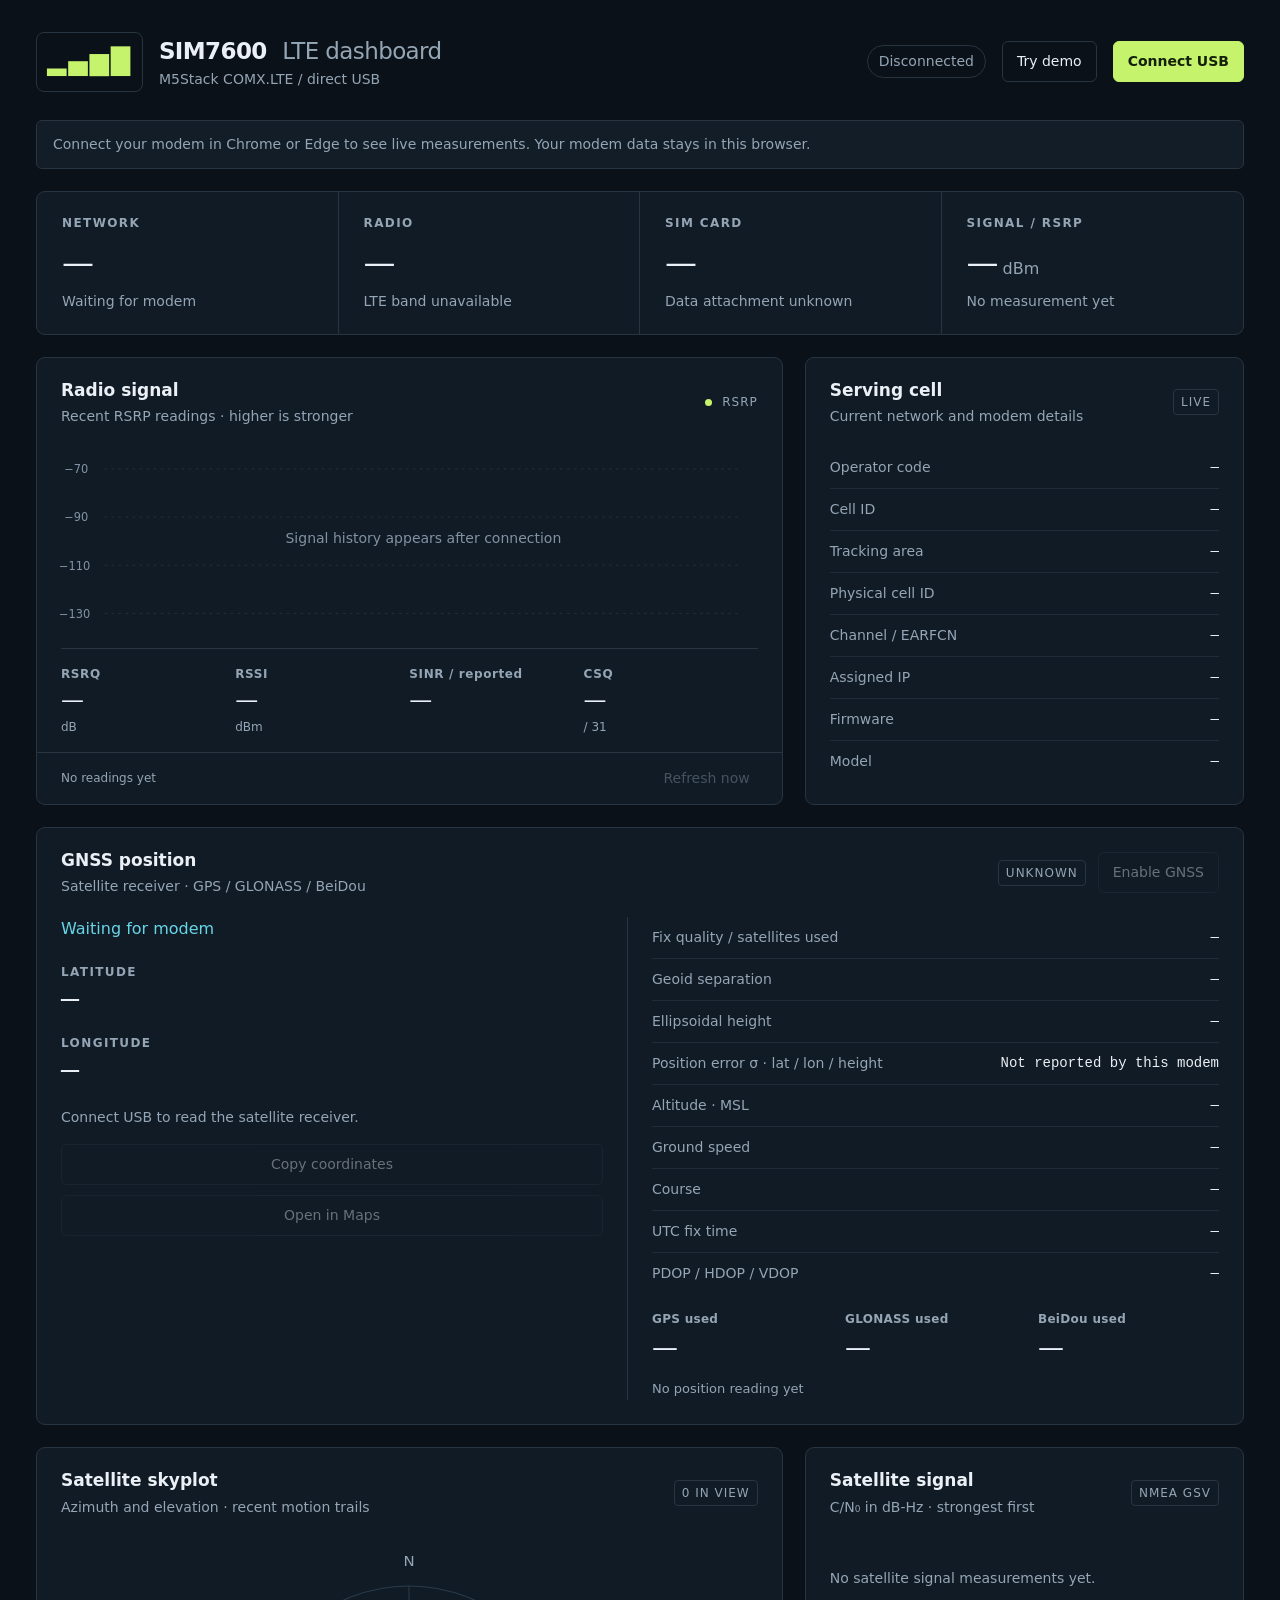
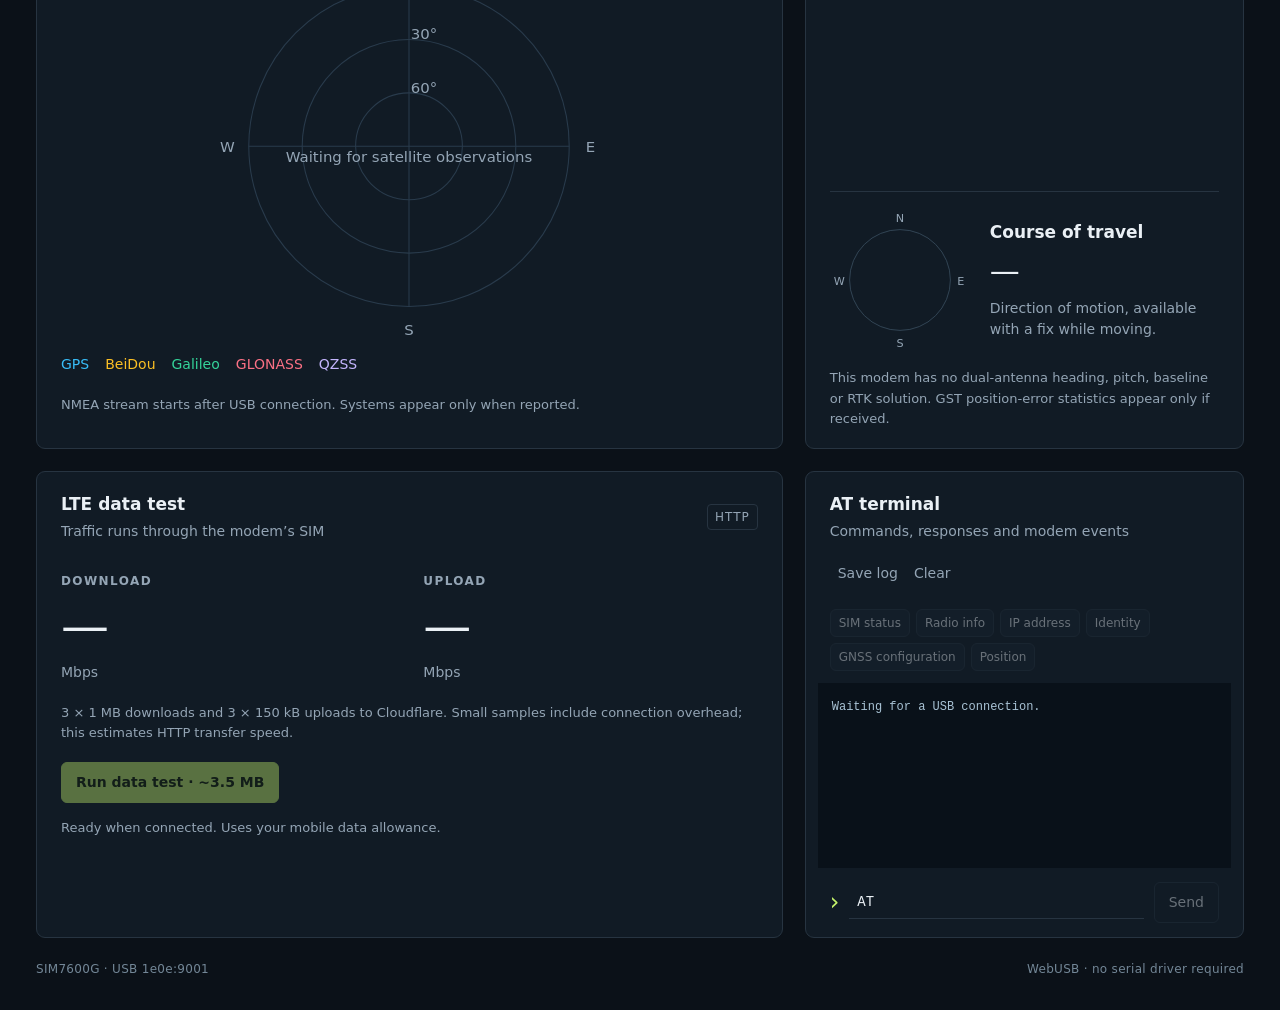
==== src/index.template.html @ 6980972b "SIM7600 WebUSB LTE and GNSS dashboard" ====
<!doctype html>
<!-- Copyright (c) 2026 Piotr Godlewski. Licensed under the MIT License; see LICENSE. --><html lang="en"><head><meta charset="utf-8"><meta name="viewport" content="width=device-width,initial-scale=1"><title>SIM7600 · LTE dashboard</title><meta name="description" content="A local-first WebUSB dashboard for SIM7600 LTE modems. Live radio measurements, network status, AT terminal, modem data tests and GNSS positioning."><link rel="icon" href="data:image/svg+xml,%3Csvg xmlns='http://www.w3.org/2000/svg' viewBox='0 0 32 32'%3E%3Crect width='32' height='32' rx='6' fill='%230b1118'/%3E%3Cpath d='M7 24V19M13 24V14M19 24V9M25 24V4' stroke='%23c5f36b' stroke-width='4'/%3E%3C/svg%3E"><link rel="stylesheet" href="style.css"></head><body>
<div class="shell"><header><div class="brand"><span class="logo" aria-hidden="true">▂▄▆█</span><div><h1>SIM7600 <span>LTE dashboard</span></h1><p>M5Stack COMX.LTE / direct USB</p></div></div><div class="connect"><span id="connection" class="pill">Disconnected</span><button id="demo" class="secondary">Try demo</button><button id="connect" class="primary">Connect USB</button></div></header>
<div id="notice" role="status" class="notice">Connect your modem in Chrome or Edge to see live measurements. Your modem data stays in this browser.</div>
<main><section class="stats" aria-label="Connection overview"><article class="stat"><label>NETWORK</label><strong id="operator">—</strong><span id="registration">Waiting for modem</span></article><article class="stat"><label>RADIO</label><strong id="radio">—</strong><span id="band">LTE band unavailable</span></article><article class="stat"><label>SIM CARD</label><strong id="sim">—</strong><span id="attached">Data attachment unknown</span></article><article class="stat"><label>SIGNAL / RSRP</label><strong><span id="rsrp">—</span><small> dBm</small></strong><span id="signalquality">No measurement yet</span></article></section>
<div class="grid"><section class="panel chartpanel"><div class="sectionhead"><div><h2>Radio signal</h2><p>Recent RSRP readings · higher is stronger</p></div><div class="legend"><i></i> RSRP</div></div><div class="chart"><svg id="chart" viewBox="0 0 800 230" role="img" aria-label="Signal history"><g stroke="#24313e" stroke-dasharray="3 5"><path d="M52 25H780M52 80H780M52 135H780M52 190H780"/></g><g fill="#8192a4" font-size="13"><text x="6" y="30">−70</text><text x="6" y="85">−90</text><text x="0" y="140">−110</text><text x="0" y="195">−130</text></g><path id="area" fill="#c5f36b" opacity=".08"/><path id="line" fill="none" stroke="#c5f36b" stroke-width="2.5"/><text id="chartempty" x="416" y="110" text-anchor="middle" fill="#8192a4" font-size="16">Signal history appears after connection</text></svg></div><div class="radiometrics"><div><label>RSRQ</label><strong id="rsrq">—</strong><span>dB</span></div><div><label>RSSI</label><strong id="rssi">—</strong><span>dBm</span></div><div><label>SINR / reported</label><strong id="sinr">—</strong></div><div><label>CSQ</label><strong id="csq">—</strong><span>/ 31</span></div></div><footer><span id="lastupdate">No readings yet</span><button id="refresh" class="textbtn" disabled>Refresh now</button></footer></section>
<section class="panel"><div class="sectionhead"><div><h2>Serving cell</h2><p>Current network and modem details</p></div><span class="tag">LIVE</span></div><dl class="details"><div><dt>Operator code</dt><dd id="plmn">—</dd></div><div><dt>Cell ID</dt><dd id="cell">—</dd></div><div><dt>Tracking area</dt><dd id="tac">—</dd></div><div><dt>Physical cell ID</dt><dd id="pci">—</dd></div><div><dt>Channel / EARFCN</dt><dd id="earfcn">—</dd></div><div><dt>Assigned IP</dt><dd id="ip">—</dd></div><div><dt>Firmware</dt><dd id="firmware">—</dd></div><div><dt>Model</dt><dd id="model">—</dd></div></dl></section>
<section class="panel gnsspanel"><div class="sectionhead"><div><h2>GNSS position</h2><p>Satellite receiver · GPS / GLONASS / BeiDou</p></div><div class="gnssactions"><span id="gnsspower" class="tag">UNKNOWN</span><button id="gnsstoggle" class="secondary" disabled>Enable GNSS</button></div></div><div class="gnssbody"><div class="position"><span id="gnssfix" class="fixlabel">Waiting for modem</span><div><label>LATITUDE</label><strong id="latitude">—</strong></div><div><label>LONGITUDE</label><strong id="longitude">—</strong></div><p id="gnsshint">Connect USB to read the satellite receiver.</p><div class="positionactions"><button id="copycoords" class="secondary" disabled>Copy coordinates</button><button id="openmap" class="secondary" disabled>Open in Maps</button></div></div><div><dl class="details"><div><dt>Fix quality / satellites used</dt><dd id="fixquality">—</dd></div><div><dt>Geoid separation</dt><dd id="geoid">—</dd></div><div><dt>Ellipsoidal height</dt><dd id="ellipsoid">—</dd></div><div><dt>Position error σ · lat / lon / height</dt><dd id="positionerror">Not reported by this modem</dd></div><div><dt>Altitude · MSL</dt><dd id="altitude">—</dd></div><div><dt>Ground speed</dt><dd id="groundspeed">—</dd></div><div><dt>Course</dt><dd id="course">—</dd></div><div><dt>UTC fix time</dt><dd id="gnssutc">—</dd></div><div><dt>PDOP / HDOP / VDOP</dt><dd id="dops">—</dd></div></dl><div class="satcounts"><div><label>GPS used</label><strong id="gpssats">—</strong></div><div><label>GLONASS used</label><strong id="glosats">—</strong></div><div><label>BeiDou used</label><strong id="bdsats">—</strong></div></div><p id="gnssupdated" class="fine">No position reading yet</p></div></div></section>
<section class="panel sky-panel"><div class="sectionhead"><div><h2>Satellite skyplot</h2><p>Azimuth and elevation · recent motion trails</p></div><span id="inview" class="tag">0 IN VIEW</span></div><div class="skywrap"><svg id="skyplot" viewBox="0 0 440 390" role="img" aria-label="Satellite skyplot with north at the top"><g fill="none" stroke="#293b4c"><circle cx="220" cy="195" r="150"/><circle cx="220" cy="195" r="100"/><circle cx="220" cy="195" r="50"/><path d="M70 195H370M220 45V345"/></g><g fill="#94a5b5" font-size="14" text-anchor="middle"><text x="220" y="26">N</text><text x="390" y="200">E</text><text x="220" y="372">S</text><text x="50" y="200">W</text><text x="234" y="145">60°</text><text x="234" y="95">30°</text></g><g id="satellites"></g><text id="skyempty" x="220" y="210" text-anchor="middle" fill="#94a5b5" font-size="14">Waiting for satellite observations</text></svg></div><div class="constellations"><span style="color:#38bdf8">GPS</span><span style="color:#fbbf24">BeiDou</span><span style="color:#34d399">Galileo</span><span style="color:#fb7185">GLONASS</span><span style="color:#c4b5fd">QZSS</span></div><p id="nmeastatus" class="fine">NMEA stream starts after USB connection. Systems appear only when reported.</p></section>
<section class="panel spectrum-panel"><div class="sectionhead"><div><h2>Satellite signal</h2><p>C/N₀ in dB-Hz · strongest first</p></div><span class="tag">NMEA GSV</span></div><div id="spectrum" class="spectrum"><p>No satellite signal measurements yet.</p></div><div class="coursebox"><svg viewBox="0 0 150 150" role="img" aria-label="Course of travel compass"><circle cx="75" cy="75" r="54" fill="none" stroke="#344858"/><g fill="#94a5b5" font-size="12" text-anchor="middle"><text x="75" y="13">N</text><text x="140" y="80">E</text><text x="75" y="147">S</text><text x="10" y="80">W</text></g><path id="courseneedle" d="M75 31L69 83L75 77L81 83Z" fill="#c5f36b" visibility="hidden"/></svg><div><h2>Course of travel</h2><strong id="coursevalue">—</strong><p>Direction of motion, available with a fix while moving.</p></div></div><p class="fine">This modem has no dual-antenna heading, pitch, baseline or RTK solution. GST position-error statistics appear only if received.</p></section>
<section class="panel speedpanel"><div class="sectionhead"><div><h2>LTE data test</h2><p>Traffic runs through the modem’s SIM</p></div><span class="tag">HTTP</span></div><div class="speedvalues"><div><label>DOWNLOAD</label><strong id="download">—</strong><span>Mbps</span></div><div><label>UPLOAD</label><strong id="upload">—</strong><span>Mbps</span></div></div><p class="fine">3 × 1 MB downloads and 3 × 150 kB uploads to Cloudflare. Small samples include connection overhead; this estimates HTTP transfer speed.</p><button id="speedtest" class="primary" disabled>Run data test · ~3.5 MB</button><p id="speedstatus" role="status" class="fine">Ready when connected. Uses your mobile data allowance.</p></section>
<section class="panel terminalpanel"><div class="sectionhead"><div><h2>AT terminal</h2><p>Commands, responses and modem events</p></div><div><button id="save" class="textbtn">Save log</button><button id="clear" class="textbtn">Clear</button></div></div><div class="quick"><button data-command="AT+CPIN?" disabled>SIM status</button><button data-command="AT+CPSI?" disabled>Radio info</button><button data-command="AT+CGPADDR" disabled>IP address</button><button data-command="ATI" disabled>Identity</button><button data-command="AT+CGNSSMODE?" disabled>GNSS configuration</button><button data-command="AT+CGNSSINFO" disabled>Position</button></div><pre id="terminal" tabindex="0" aria-label="Modem command log">Waiting for a USB connection.</pre><form id="commandform"><label class="sr" for="command">AT command</label><span aria-hidden="true">›</span><input id="command" placeholder="Enter an AT command…" value="AT" autocomplete="off" spellcheck="false" disabled><button id="send" class="secondary" disabled>Send</button></form></section></div></main><div class="bottom"><span>SIM7600G · USB 1e0e:9001</span><span>WebUSB · no serial driver required</span></div></div><script type="module" src="app.js"></script></body></html>
---- src/style.css ----
/* Copyright (c) 2026 Piotr Godlewski. SPDX-License-Identifier: MIT */
:root{color-scheme:dark;--bg:#0b1118;--panel:#111b25;--border:#273441;--text:#eaf0f5;--muted:#94a5b5;--lime:#c5f36b;--cyan:#67d5e8}*{box-sizing:border-box}body{margin:0;background:var(--bg);color:var(--text);font:16px/1.5 system-ui,-apple-system,sans-serif}.shell{max-width:1420px;margin:auto;padding:32px 36px}header,.brand,.connect,.sectionhead,footer,.bottom{display:flex;align-items:center;justify-content:space-between;gap:16px}.brand{justify-content:flex-start}.logo{color:var(--lime);font-size:25px;letter-spacing:2px;border:1px solid var(--border);padding:10px;border-radius:8px}h1{font-size:23px;margin:0;letter-spacing:-.6px}h1 span{font-weight:400;color:var(--muted);margin-left:8px}p{margin:0;color:var(--muted);font-size:14px}button,input{font:inherit}button{border:1px solid var(--border);border-radius:6px;padding:9px 14px;cursor:pointer;color:var(--text);background:#182430;white-space:nowrap;font-size:14px}button:hover{filter:brightness(1.14)}button:disabled{opacity:.4;cursor:not-allowed}button.primary{color:#142008;background:var(--lime);border-color:var(--lime);font-weight:650}button.secondary{background:transparent}button.textbtn{border:0;background:none;padding:5px 8px;color:var(--muted)}:focus-visible{outline:2px solid var(--cyan);outline-offset:3px}.pill{font-size:14px;border:1px solid var(--border);padding:5px 11px;border-radius:20px;color:var(--muted)}.pill.live{color:var(--lime);border-color:#50683c}.pill.demo{color:var(--cyan)}.notice{padding:13px 16px;border:1px solid var(--border);background:#121d28;border-radius:6px;color:var(--muted);font-size:14px;margin:28px 0 22px}.notice.error{color:#ffb3aa;border-color:#754541}.stats{display:grid;grid-template-columns:repeat(4,1fr);border:1px solid var(--border);border-radius:9px;overflow:hidden;margin-bottom:22px;background:var(--panel)}.stat{padding:22px 25px;border-right:1px solid var(--border);display:flex;flex-direction:column;min-width:0}.stat:last-child{border:0}label{font-size:12px;letter-spacing:1.4px;font-weight:550;color:var(--muted)}.stat strong{font-size:32px;font-weight:500;letter-spacing:-1px;margin:7px 0 4px}.stat strong small{font-size:16px;letter-spacing:0;color:var(--muted)}.stat>span{font-size:14px;color:var(--muted)}.grid{display:grid;grid-template-columns:minmax(0,1.7fr) minmax(320px,1fr);gap:22px}.panel{background:var(--panel);border:1px solid var(--border);border-radius:9px;overflow:hidden}.sectionhead{padding:20px 24px}h2{font-size:17px;margin:0 0 3px;font-weight:600}.legend,.tag{color:var(--muted);font-size:12px;letter-spacing:1px}.legend i{display:inline-block;width:7px;height:7px;background:var(--lime);border-radius:50%;margin-right:5px}.tag{border:1px solid var(--border);padding:3px 7px;border-radius:4px}.chart{padding:0 22px}.chart svg{width:100%;display:block}.radiometrics{display:grid;grid-template-columns:repeat(4,1fr);border-top:1px solid var(--border);margin:0 24px}.radiometrics div{padding:16px 0;display:flex;flex-direction:column}.radiometrics label{font-size:12px;letter-spacing:.6px}.radiometrics strong{font-size:23px;font-weight:500;font-variant-numeric:tabular-nums}.radiometrics span{font-size:12px;color:var(--muted)}footer{border-top:1px solid var(--border);padding:10px 24px;font-size:12px;color:var(--muted)}.details{margin:0;padding:0 24px 16px}.details div{display:flex;justify-content:space-between;gap:20px;padding:10px 0;border-bottom:1px solid #202d39;font-size:14px}.details div:last-child{border-bottom:0}.details dt{color:var(--muted)}.details dd{margin:0;text-align:right;overflow-wrap:anywhere;font-family:ui-monospace,SFMono-Regular,monospace}.speedpanel{padding-bottom:22px}.speedvalues{display:grid;grid-template-columns:1fr 1fr;gap:28px;padding:10px 24px 20px}.speedvalues div{display:flex;flex-direction:column}.speedvalues strong{font-size:48px;font-weight:400;font-variant-numeric:tabular-nums;letter-spacing:-2px}.speedvalues span{font-size:14px;color:var(--muted)}.fine{font-size:13px;line-height:1.6;margin:0 24px 18px}.speedpanel>.primary{margin:0 24px 15px}.terminalpanel{display:flex;flex-direction:column}.terminalpanel .sectionhead{flex-wrap:wrap}.quick{display:flex;flex-wrap:wrap;gap:6px;padding:0 24px 12px}.quick button{font-size:12px;padding:4px 8px}.terminalpanel pre{background:#091119;margin:0 12px;padding:14px;font:12px/1.7 ui-monospace,SFMono-Regular,monospace;height:185px;overflow:auto;white-space:pre-wrap;overflow-wrap:anywhere;color:#a9c3d5}.terminalpanel form{display:flex;gap:10px;align-items:center;padding:14px 24px}.terminalpanel form span{color:var(--lime);font-size:24px}.terminalpanel input{min-width:0;flex:1;background:transparent;border:0;border-bottom:1px solid var(--border);padding:8px;color:var(--text);font:14px ui-monospace,SFMono-Regular,monospace}.bottom{margin-top:22px;color:#738797;font-size:12px;letter-spacing:.3px}.sr{position:absolute;width:1px;height:1px;overflow:hidden;clip:rect(0,0,0,0)}@media(max-width:1000px){.shell{padding:24px}.grid{grid-template-columns:1.3fr 1fr}.connect{flex-wrap:wrap;justify-content:flex-end}.brand p{display:none}.stat{padding:18px}.stat strong{font-size:26px}h1 span{display:block;margin:0;font-size:16px}.radiometrics{gap:10px}}@media(max-width:760px){.shell{padding:16px}header{align-items:flex-start}.connect{gap:8px}.pill{width:100%;text-align:right;border:0;padding:0}.connect button{padding:7px 10px}.stats{grid-template-columns:1fr 1fr}.stat{border-bottom:1px solid var(--border)}.stat:nth-child(2){border-right:0}.grid{grid-template-columns:1fr}.stat:last-child{border-bottom:0}.stat:nth-child(3){border-bottom:0}.sectionhead{padding:18px}.logo{display:none}.bottom{flex-wrap:wrap}.radiometrics{margin:0 18px}.details{padding:0 18px 12px}.speedvalues strong{font-size:40px}}@media(prefers-reduced-motion:no-preference){button{transition:filter .15s}.notice{transition:color .15s}}

.gnsspanel{grid-column:1/-1}.gnssactions{display:flex;align-items:center;gap:12px}.gnssbody{display:grid;grid-template-columns:1fr 1fr;gap:24px;padding:0 24px 24px}.position{border-right:1px solid var(--border);padding-right:24px}.fixlabel{display:inline-block;color:var(--cyan);font-size:16px;margin-bottom:14px}.position>div{display:flex;flex-direction:column;margin:8px 0 14px}.position strong{font:30px/1.3 ui-monospace,SFMono-Regular,monospace;letter-spacing:-.5px}.position p{margin:16px 0}.gnssbody .details{padding:0 0 16px}.satcounts{display:grid;grid-template-columns:repeat(3,1fr);gap:12px}.satcounts>div{display:flex;flex-direction:column}.satcounts label{letter-spacing:.3px}.satcounts strong{font-size:26px;font-weight:450}.gnssbody .fine{margin:12px 0 0}@media(max-width:760px){.gnssbody{grid-template-columns:1fr;padding:0 18px 18px}.position{border-right:0;border-bottom:1px solid var(--border);padding:0 0 18px}.gnssactions{flex-wrap:wrap}.position strong{font-size:26px}}

.positionactions{display:flex;gap:10px;flex-wrap:wrap}.skywrap{max-width:470px;margin:auto}.skywrap svg{display:block;width:100%}.constellations{display:flex;flex-wrap:wrap;gap:16px;padding:0 24px 20px;font-size:14px}.spectrum{height:235px;padding:0 24px;overflow:auto}.spectrum>p{padding:30px 0}.signalrow{display:grid;grid-template-columns:58px 1fr 44px;gap:12px;align-items:center;margin:9px 0;font:13px ui-monospace,SFMono-Regular,monospace}.signaltrack{height:9px;background:#1d2b38;border-radius:3px;overflow:hidden}.signalbar{display:block;height:100%;border-radius:3px}.coursebox{display:flex;align-items:center;gap:20px;margin:18px 24px;padding-top:18px;border-top:1px solid var(--border)}.coursebox svg{width:140px;flex:none}.coursebox strong{font-size:30px;font-weight:400}.coursebox p{margin-top:5px}.spectrum-panel .fine{margin-top:12px}#satellites text{font:12px ui-monospace,SFMono-Regular,monospace;fill:#eaf0f5}#courseneedle{transform-origin:75px 75px}.sky-panel .fine{margin-bottom:20px}@media(max-width:760px){.coursebox{margin:16px 18px;gap:12px}.coursebox svg{width:120px}.constellations{padding:0 18px 16px}}
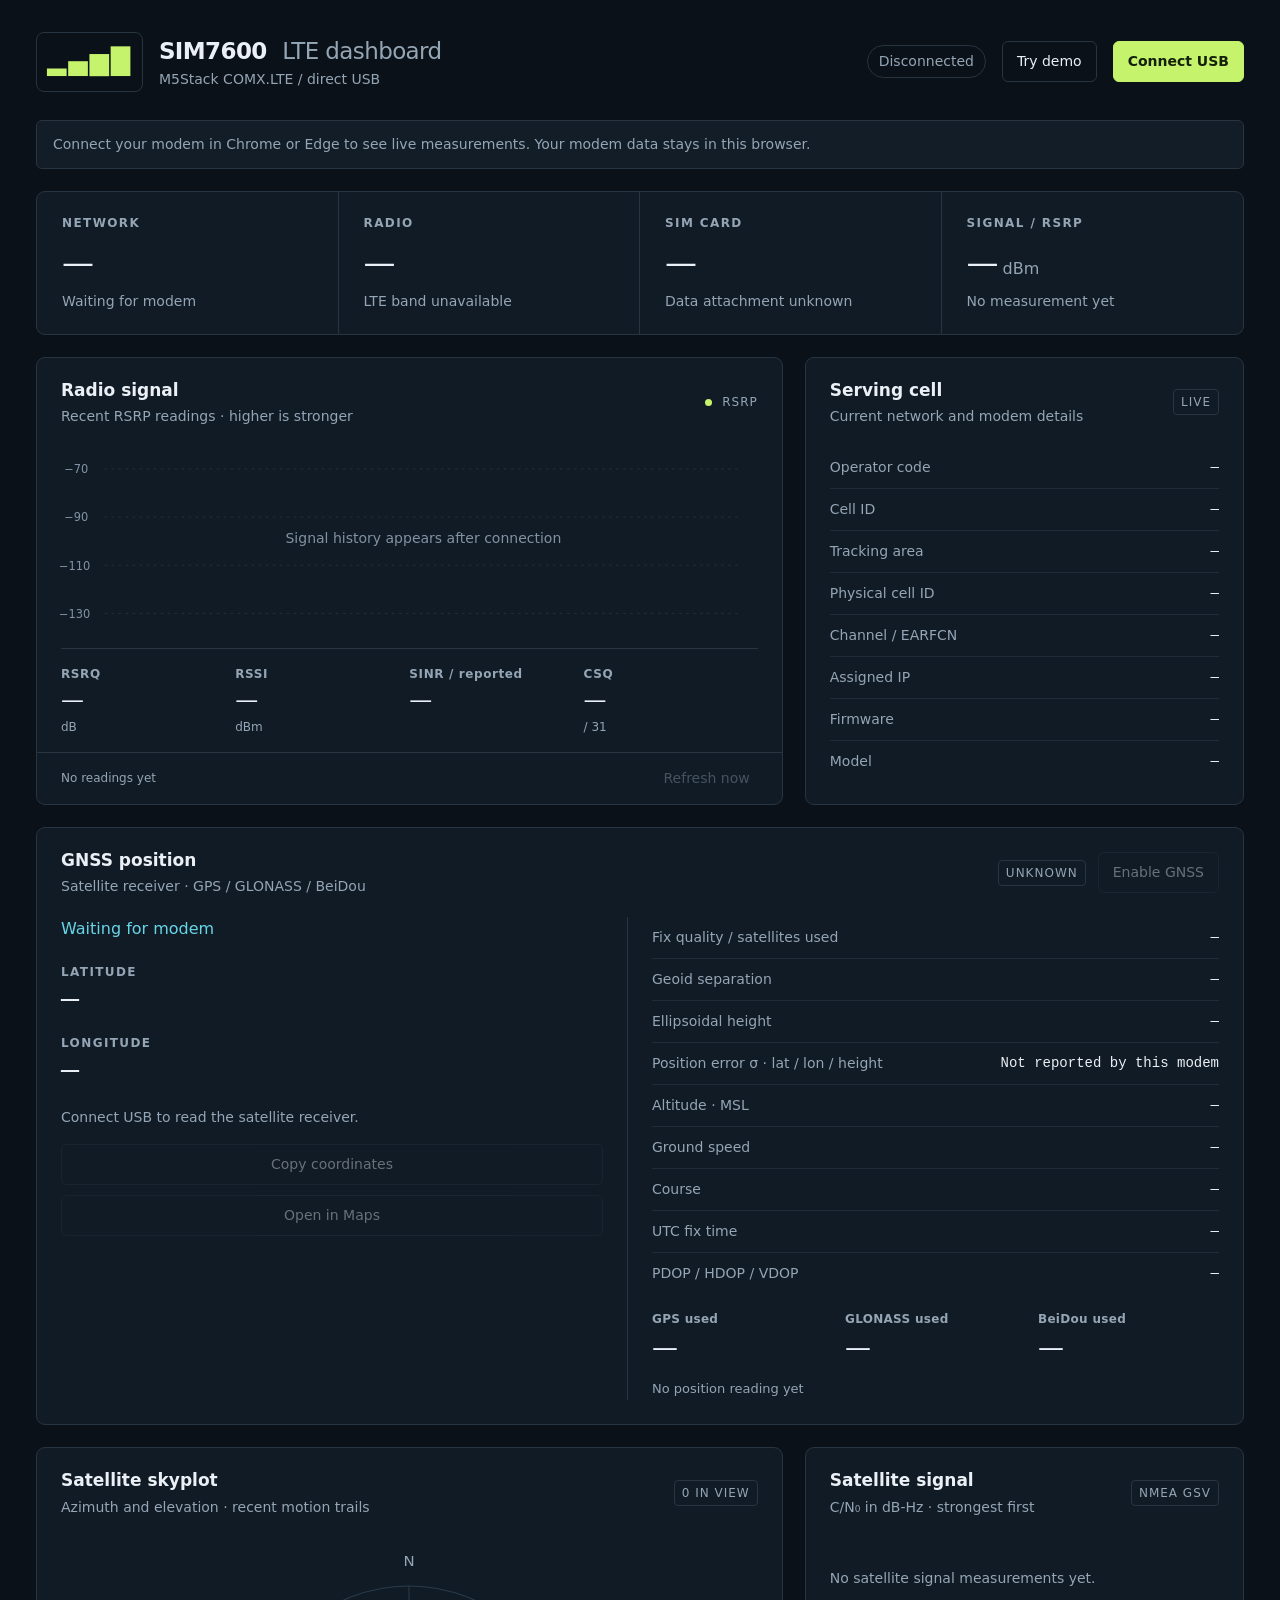
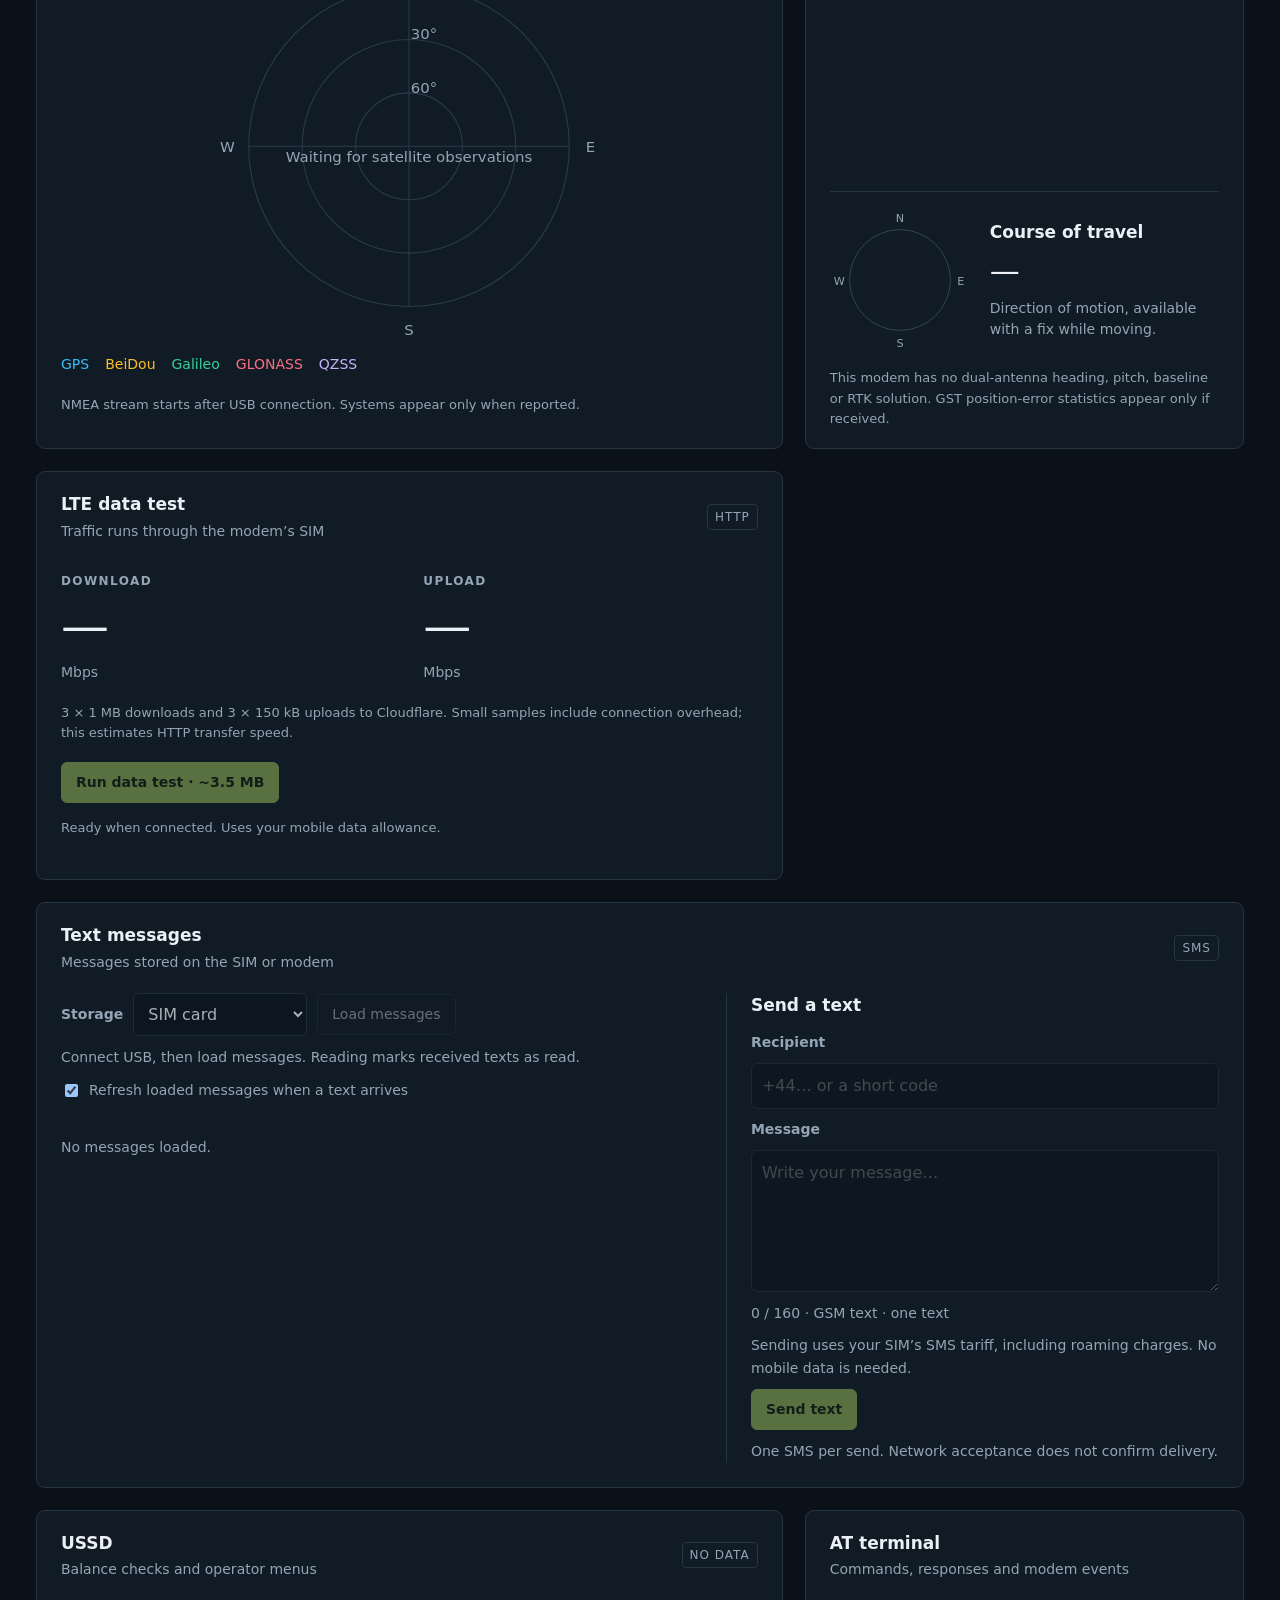
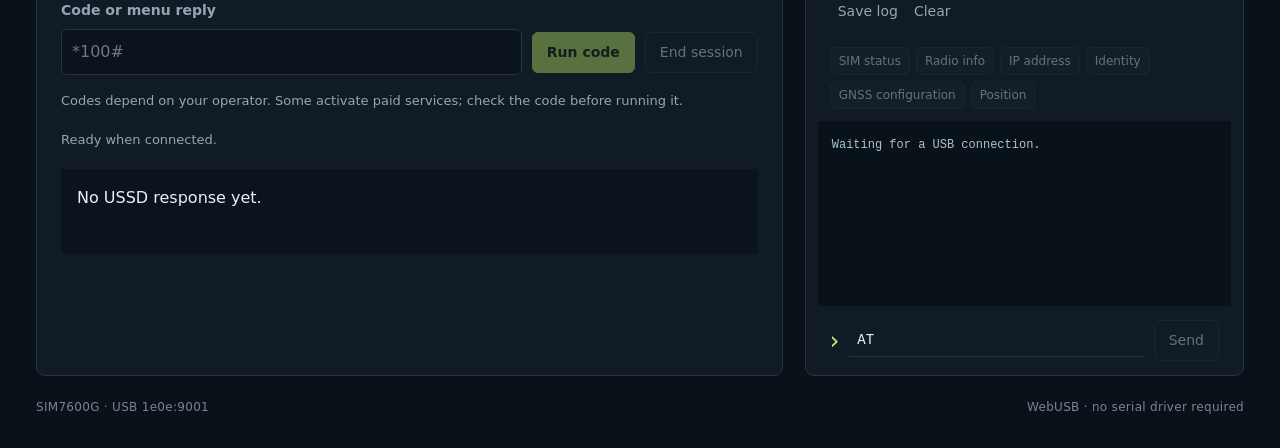
==== commit b354383c: "Add SMS messaging and USSD controls" ====
--- a/src/index.template.html
+++ b/src/index.template.html
@@ -1,5 +1,5 @@
 <!doctype html>
-<!-- Copyright (c) 2026 Piotr Godlewski. Licensed under the MIT License; see LICENSE. --><html lang="en"><head><meta charset="utf-8"><meta name="viewport" content="width=device-width,initial-scale=1"><title>SIM7600 · LTE dashboard</title><meta name="description" content="A local-first WebUSB dashboard for SIM7600 LTE modems. Live radio measurements, network status, AT terminal, modem data tests and GNSS positioning."><link rel="icon" href="data:image/svg+xml,%3Csvg xmlns='http://www.w3.org/2000/svg' viewBox='0 0 32 32'%3E%3Crect width='32' height='32' rx='6' fill='%230b1118'/%3E%3Cpath d='M7 24V19M13 24V14M19 24V9M25 24V4' stroke='%23c5f36b' stroke-width='4'/%3E%3C/svg%3E"><link rel="stylesheet" href="style.css"></head><body>
+<!-- Copyright (c) 2026 Piotr Godlewski. Licensed under the MIT License; see LICENSE. --><html lang="en"><head><meta charset="utf-8"><meta name="viewport" content="width=device-width,initial-scale=1"><title>SIM7600 · LTE dashboard</title><meta name="description" content="A local-first WebUSB dashboard for SIM7600 LTE modems. Live radio measurements, network status, AT terminal, modem data tests, GNSS positioning, text messages and USSD."><link rel="icon" href="data:image/svg+xml,%3Csvg xmlns='http://www.w3.org/2000/svg' viewBox='0 0 32 32'%3E%3Crect width='32' height='32' rx='6' fill='%230b1118'/%3E%3Cpath d='M7 24V19M13 24V14M19 24V9M25 24V4' stroke='%23c5f36b' stroke-width='4'/%3E%3C/svg%3E"><link rel="stylesheet" href="style.css"></head><body>
 <div class="shell"><header><div class="brand"><span class="logo" aria-hidden="true">▂▄▆█</span><div><h1>SIM7600 <span>LTE dashboard</span></h1><p>M5Stack COMX.LTE / direct USB</p></div></div><div class="connect"><span id="connection" class="pill">Disconnected</span><button id="demo" class="secondary">Try demo</button><button id="connect" class="primary">Connect USB</button></div></header>
 <div id="notice" role="status" class="notice">Connect your modem in Chrome or Edge to see live measurements. Your modem data stays in this browser.</div>
 <main><section class="stats" aria-label="Connection overview"><article class="stat"><label>NETWORK</label><strong id="operator">—</strong><span id="registration">Waiting for modem</span></article><article class="stat"><label>RADIO</label><strong id="radio">—</strong><span id="band">LTE band unavailable</span></article><article class="stat"><label>SIM CARD</label><strong id="sim">—</strong><span id="attached">Data attachment unknown</span></article><article class="stat"><label>SIGNAL / RSRP</label><strong><span id="rsrp">—</span><small> dBm</small></strong><span id="signalquality">No measurement yet</span></article></section>
@@ -9,4 +9,8 @@
 <section class="panel sky-panel"><div class="sectionhead"><div><h2>Satellite skyplot</h2><p>Azimuth and elevation · recent motion trails</p></div><span id="inview" class="tag">0 IN VIEW</span></div><div class="skywrap"><svg id="skyplot" viewBox="0 0 440 390" role="img" aria-label="Satellite skyplot with north at the top"><g fill="none" stroke="#293b4c"><circle cx="220" cy="195" r="150"/><circle cx="220" cy="195" r="100"/><circle cx="220" cy="195" r="50"/><path d="M70 195H370M220 45V345"/></g><g fill="#94a5b5" font-size="14" text-anchor="middle"><text x="220" y="26">N</text><text x="390" y="200">E</text><text x="220" y="372">S</text><text x="50" y="200">W</text><text x="234" y="145">60°</text><text x="234" y="95">30°</text></g><g id="satellites"></g><text id="skyempty" x="220" y="210" text-anchor="middle" fill="#94a5b5" font-size="14">Waiting for satellite observations</text></svg></div><div class="constellations"><span style="color:#38bdf8">GPS</span><span style="color:#fbbf24">BeiDou</span><span style="color:#34d399">Galileo</span><span style="color:#fb7185">GLONASS</span><span style="color:#c4b5fd">QZSS</span></div><p id="nmeastatus" class="fine">NMEA stream starts after USB connection. Systems appear only when reported.</p></section>
 <section class="panel spectrum-panel"><div class="sectionhead"><div><h2>Satellite signal</h2><p>C/N₀ in dB-Hz · strongest first</p></div><span class="tag">NMEA GSV</span></div><div id="spectrum" class="spectrum"><p>No satellite signal measurements yet.</p></div><div class="coursebox"><svg viewBox="0 0 150 150" role="img" aria-label="Course of travel compass"><circle cx="75" cy="75" r="54" fill="none" stroke="#344858"/><g fill="#94a5b5" font-size="12" text-anchor="middle"><text x="75" y="13">N</text><text x="140" y="80">E</text><text x="75" y="147">S</text><text x="10" y="80">W</text></g><path id="courseneedle" d="M75 31L69 83L75 77L81 83Z" fill="#c5f36b" visibility="hidden"/></svg><div><h2>Course of travel</h2><strong id="coursevalue">—</strong><p>Direction of motion, available with a fix while moving.</p></div></div><p class="fine">This modem has no dual-antenna heading, pitch, baseline or RTK solution. GST position-error statistics appear only if received.</p></section>
 <section class="panel speedpanel"><div class="sectionhead"><div><h2>LTE data test</h2><p>Traffic runs through the modem’s SIM</p></div><span class="tag">HTTP</span></div><div class="speedvalues"><div><label>DOWNLOAD</label><strong id="download">—</strong><span>Mbps</span></div><div><label>UPLOAD</label><strong id="upload">—</strong><span>Mbps</span></div></div><p class="fine">3 × 1 MB downloads and 3 × 150 kB uploads to Cloudflare. Small samples include connection overhead; this estimates HTTP transfer speed.</p><button id="speedtest" class="primary" disabled>Run data test · ~3.5 MB</button><p id="speedstatus" role="status" class="fine">Ready when connected. Uses your mobile data allowance.</p></section>
+<section class="panel messagingpanel"><div class="sectionhead"><div><h2>Text messages</h2><p>Messages stored on the SIM or modem</p></div><span id="smsbadge" class="tag">SMS</span></div>
+<div class="smslayout"><div class="smsinbox"><div class="smstoolbar"><label for="smsstore">Storage</label><select id="smsstore" data-sms-control><option value="SM">SIM card</option><option value="ME">Modem memory</option></select><button id="smsrefresh" class="secondary" data-sms-control disabled>Load messages</button></div><p id="smsstatus" class="messagestatus" role="status">Connect USB, then load messages. Reading marks received texts as read.</p><label class="checklabel"><input id="smsauto" type="checkbox" checked> Refresh loaded messages when a text arrives</label><div id="smslist" class="smslist"><p class="empty">No messages loaded.</p></div></div>
+<form id="smsform" class="smscompose"><h3>Send a text</h3><label for="smsnumber">Recipient</label><input id="smsnumber" data-sms-control type="tel" placeholder="+44… or a short code" autocomplete="off" maxlength="24" disabled><label for="smsbody">Message</label><textarea id="smsbody" data-sms-control rows="5" placeholder="Write your message…" disabled></textarea><p id="smscount" class="messagestatus">0 / 160 · one text</p><p class="messagestatus">Sending uses your SIM’s SMS tariff, including roaming charges. No mobile data is needed.</p><button id="smssend" class="primary" data-sms-control disabled>Send text</button><p id="smssendstatus" class="messagestatus" role="status">One SMS per send. Network acceptance does not confirm delivery.</p></form></div></section>
+<section class="panel ussdpanel"><div class="sectionhead"><div><h2>USSD</h2><p>Balance checks and operator menus</p></div><span class="tag">NO DATA</span></div><form id="ussdform" class="ussdform"><label for="ussdcode">Code or menu reply</label><div><input id="ussdcode" data-sms-control placeholder="*100#" autocomplete="off" maxlength="182" disabled><button id="ussdsend" class="primary" data-sms-control disabled>Run code</button><button id="ussdcancel" class="secondary" data-sms-control disabled>End session</button></div></form><p class="fine">Codes depend on your operator. Some activate paid services; check the code before running it.</p><p id="ussdstatus" class="fine" role="status">Ready when connected.</p><pre id="ussdresult" class="ussdresult" aria-live="polite">No USSD response yet.</pre></section>
 <section class="panel terminalpanel"><div class="sectionhead"><div><h2>AT terminal</h2><p>Commands, responses and modem events</p></div><div><button id="save" class="textbtn">Save log</button><button id="clear" class="textbtn">Clear</button></div></div><div class="quick"><button data-command="AT+CPIN?" disabled>SIM status</button><button data-command="AT+CPSI?" disabled>Radio info</button><button data-command="AT+CGPADDR" disabled>IP address</button><button data-command="ATI" disabled>Identity</button><button data-command="AT+CGNSSMODE?" disabled>GNSS configuration</button><button data-command="AT+CGNSSINFO" disabled>Position</button></div><pre id="terminal" tabindex="0" aria-label="Modem command log">Waiting for a USB connection.</pre><form id="commandform"><label class="sr" for="command">AT command</label><span aria-hidden="true">›</span><input id="command" placeholder="Enter an AT command…" value="AT" autocomplete="off" spellcheck="false" disabled><button id="send" class="secondary" disabled>Send</button></form></section></div></main><div class="bottom"><span>SIM7600G · USB 1e0e:9001</span><span>WebUSB · no serial driver required</span></div></div><script type="module" src="app.js"></script></body></html>
--- a/src/style.css
+++ b/src/style.css
@@ -4,3 +4,5 @@
 .gnsspanel{grid-column:1/-1}.gnssactions{display:flex;align-items:center;gap:12px}.gnssbody{display:grid;grid-template-columns:1fr 1fr;gap:24px;padding:0 24px 24px}.position{border-right:1px solid var(--border);padding-right:24px}.fixlabel{display:inline-block;color:var(--cyan);font-size:16px;margin-bottom:14px}.position>div{display:flex;flex-direction:column;margin:8px 0 14px}.position strong{font:30px/1.3 ui-monospace,SFMono-Regular,monospace;letter-spacing:-.5px}.position p{margin:16px 0}.gnssbody .details{padding:0 0 16px}.satcounts{display:grid;grid-template-columns:repeat(3,1fr);gap:12px}.satcounts>div{display:flex;flex-direction:column}.satcounts label{letter-spacing:.3px}.satcounts strong{font-size:26px;font-weight:450}.gnssbody .fine{margin:12px 0 0}@media(max-width:760px){.gnssbody{grid-template-columns:1fr;padding:0 18px 18px}.position{border-right:0;border-bottom:1px solid var(--border);padding:0 0 18px}.gnssactions{flex-wrap:wrap}.position strong{font-size:26px}}
 
 .positionactions{display:flex;gap:10px;flex-wrap:wrap}.skywrap{max-width:470px;margin:auto}.skywrap svg{display:block;width:100%}.constellations{display:flex;flex-wrap:wrap;gap:16px;padding:0 24px 20px;font-size:14px}.spectrum{height:235px;padding:0 24px;overflow:auto}.spectrum>p{padding:30px 0}.signalrow{display:grid;grid-template-columns:58px 1fr 44px;gap:12px;align-items:center;margin:9px 0;font:13px ui-monospace,SFMono-Regular,monospace}.signaltrack{height:9px;background:#1d2b38;border-radius:3px;overflow:hidden}.signalbar{display:block;height:100%;border-radius:3px}.coursebox{display:flex;align-items:center;gap:20px;margin:18px 24px;padding-top:18px;border-top:1px solid var(--border)}.coursebox svg{width:140px;flex:none}.coursebox strong{font-size:30px;font-weight:400}.coursebox p{margin-top:5px}.spectrum-panel .fine{margin-top:12px}#satellites text{font:12px ui-monospace,SFMono-Regular,monospace;fill:#eaf0f5}#courseneedle{transform-origin:75px 75px}.sky-panel .fine{margin-bottom:20px}@media(max-width:760px){.coursebox{margin:16px 18px;gap:12px}.coursebox svg{width:120px}.constellations{padding:0 18px 16px}}
+
+.messagingpanel{grid-column:1/-1}.smslayout{display:grid;grid-template-columns:minmax(0,1.3fr) minmax(0,1fr);gap:24px;padding:0 24px 24px}.smstoolbar,.ussdform>div{display:flex;align-items:center;gap:10px;flex-wrap:wrap}.smstoolbar label,.smscompose label,.ussdform label{font-size:14px;letter-spacing:0}.smscompose{border-left:1px solid var(--border);padding-left:24px;display:flex;flex-direction:column;gap:10px}.smscompose h3{margin:0 0 4px;font-size:17px;font-weight:600}.smscompose input,.smscompose textarea,.smstoolbar select,.ussdform input{background:#0b141e;border:1px solid var(--border);border-radius:6px;color:var(--text);padding:10px;font:16px/1.5 system-ui;min-width:0}.smscompose textarea{resize:vertical;max-width:100%}.smscompose .primary{align-self:flex-start}.messagestatus{font-size:14px;line-height:1.6;margin:10px 0;overflow-wrap:anywhere}.smscompose .messagestatus{margin:0}.checklabel{display:flex;gap:8px;align-items:center;font-size:14px;letter-spacing:0;font-weight:400;margin:12px 0}.smslist{max-height:430px;overflow:auto}.smscard{border:1px solid var(--border);border-radius:6px;padding:14px;margin:10px 0}.smscard header{align-items:flex-start;flex-wrap:wrap;gap:6px;font-size:14px}.smscard strong{font-weight:600;overflow-wrap:anywhere}.smscard time{color:var(--muted);font-size:13px}.smscard pre{font:16px/1.5 system-ui;white-space:pre-wrap;overflow-wrap:anywhere;margin:12px 0;color:var(--text)}.smscard footer{padding:8px 0 0;gap:8px;flex-wrap:wrap}.smscard footer span{font-size:13px}.smscard button{color:#ffb3aa;border-color:#754541}.empty{padding:24px 0}.ussdform{padding:0 24px 16px}.ussdform>label{display:block;margin-bottom:8px}.ussdform input{flex:1;min-width:140px}.ussdresult{white-space:pre-wrap;overflow-wrap:anywhere;background:#0b141e;padding:16px;margin:0 24px 24px;font:16px/1.6 system-ui;min-height:85px}.smscard .tag{letter-spacing:0}.smscompose input:disabled,.smscompose textarea:disabled{opacity:.5}@media(max-width:760px){.smslayout{grid-template-columns:1fr;padding:0 18px 18px}.smscompose{border-left:0;border-top:1px solid var(--border);padding:20px 0 0}.smstoolbar{align-items:flex-start}.ussdform{padding:0 18px 16px}.ussdresult{margin:0 18px 18px}.smscard pre{font-size:16px}}
